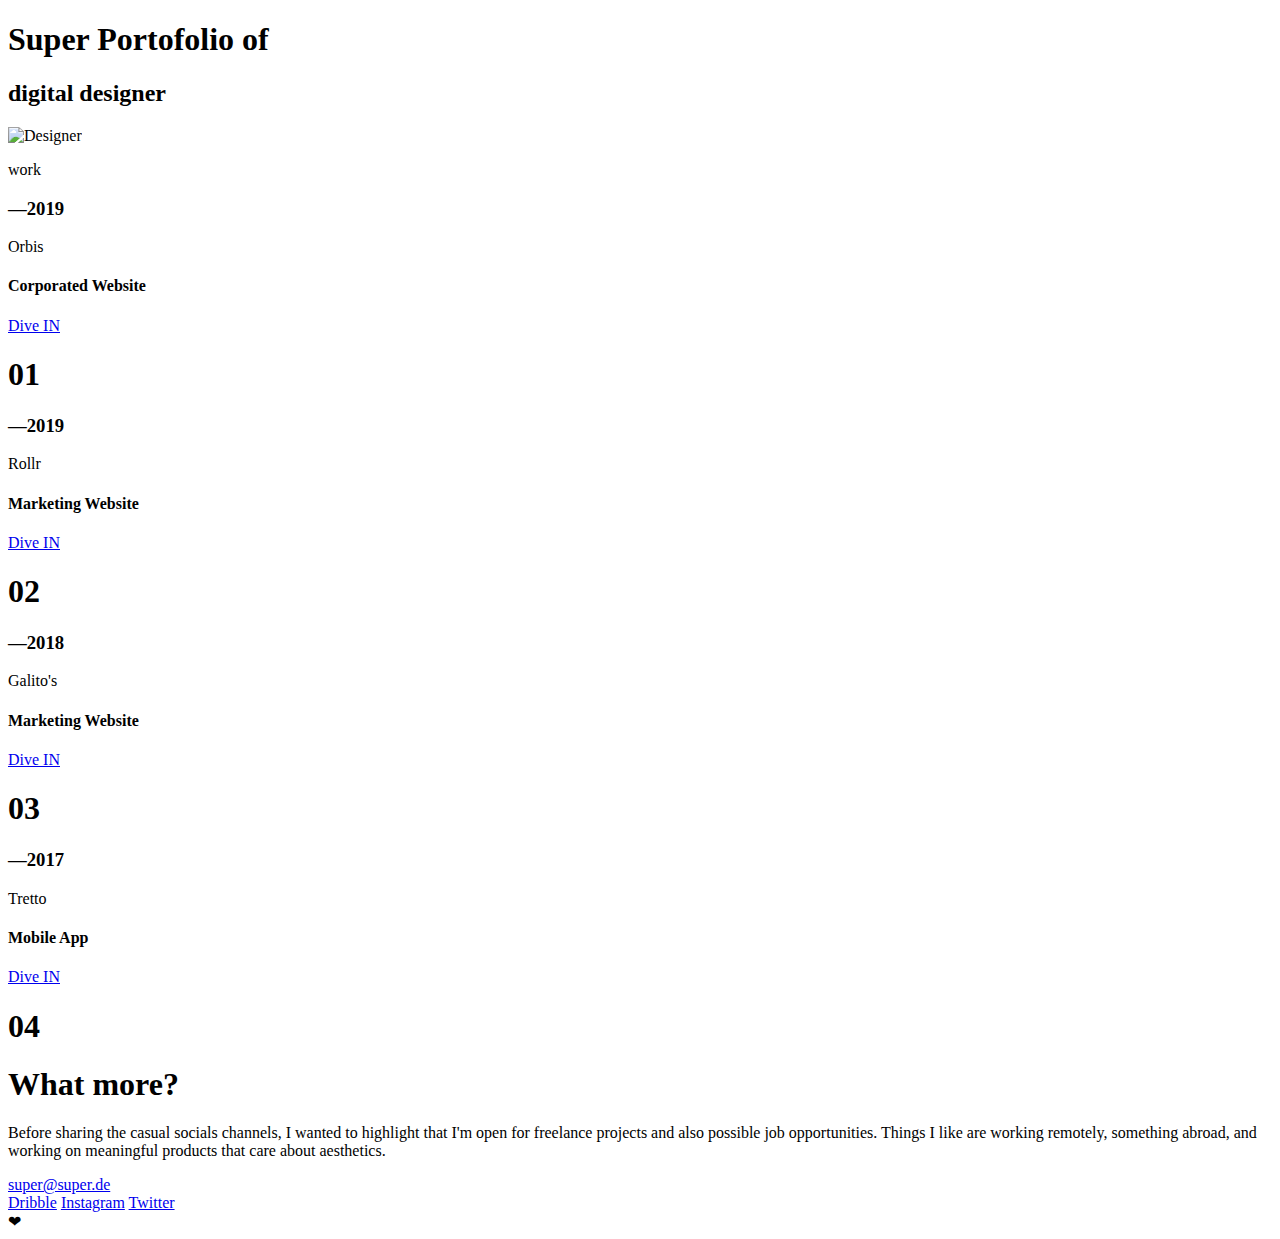
==== index.html @ a5d06f94 "test" ====
<!DOCTYPE html>
<html lang="en">

<head>
    <meta charset="UTF-8">
    <meta http-equiv="X-UA-Compatible" content="IE=edge">
    <meta name="viewport" content="width=device-width, initial-scale=1.0">
    <title>Super Portfolio</title>
    <link rel="stylesheet" href="./css/style.css">
</head>

<body>

    <!--Header-->

    <header>

        <h1>Super Portofolio of </h1>

        <h2>digital designer</h2>

        <img src="./img/portfolio1.jpeg" alt="Designer">

        <p>work</p>
    </header>

    <main>
        <!--Orbis Website-->

        <article>

            <h3>—2019</h3>

            <div>Orbis</div>

            <h4>Corporated Website</h4>

            <a href="#">Dive IN</a>

            <h1>01</h1>

        </article>

        <!--Rollr-->

        <article>

            <h3>—2019</h3>

            <div>Rollr</div>

            <h4>Marketing Website</h4>

            <a href="#">Dive IN</a>

            <h1>02</h1>

        </article>

        <!--Galitos-->

        <article>

            <h3>—2018</h3>

            <div>Galito's</div>

            <h4>Marketing Website</h4>

            <a href="#">Dive IN</a>

            <h1>03</h1>

        </article>

        <!--Tretto-->

        <article>

            <h3>—2017</h3>

            <div>Tretto</div>

            <h4>Mobile App</h4>

            <a href="#">Dive IN</a>

            <h1>04</h1>

        </article>

        <aside>

            <h1>What more?</h1>

            <p>Before sharing the casual socials channels, I wanted to highlight that I'm open for freelance projects
                and also possible job opportunities. Things I like are working remotely, something abroad, and working
                on meaningful products that care about aesthetics.
            </p>

            <a href="#">super@super.de</a>

        </aside>

        <!--Footer-->

        <footer>

            <a href="#">Dribble</a>

            <a href="#">Instagram</a>

            <a href="#">Twitter</a>

            <div>❤</div>


        </footer>



    </main>


</body>

</html>
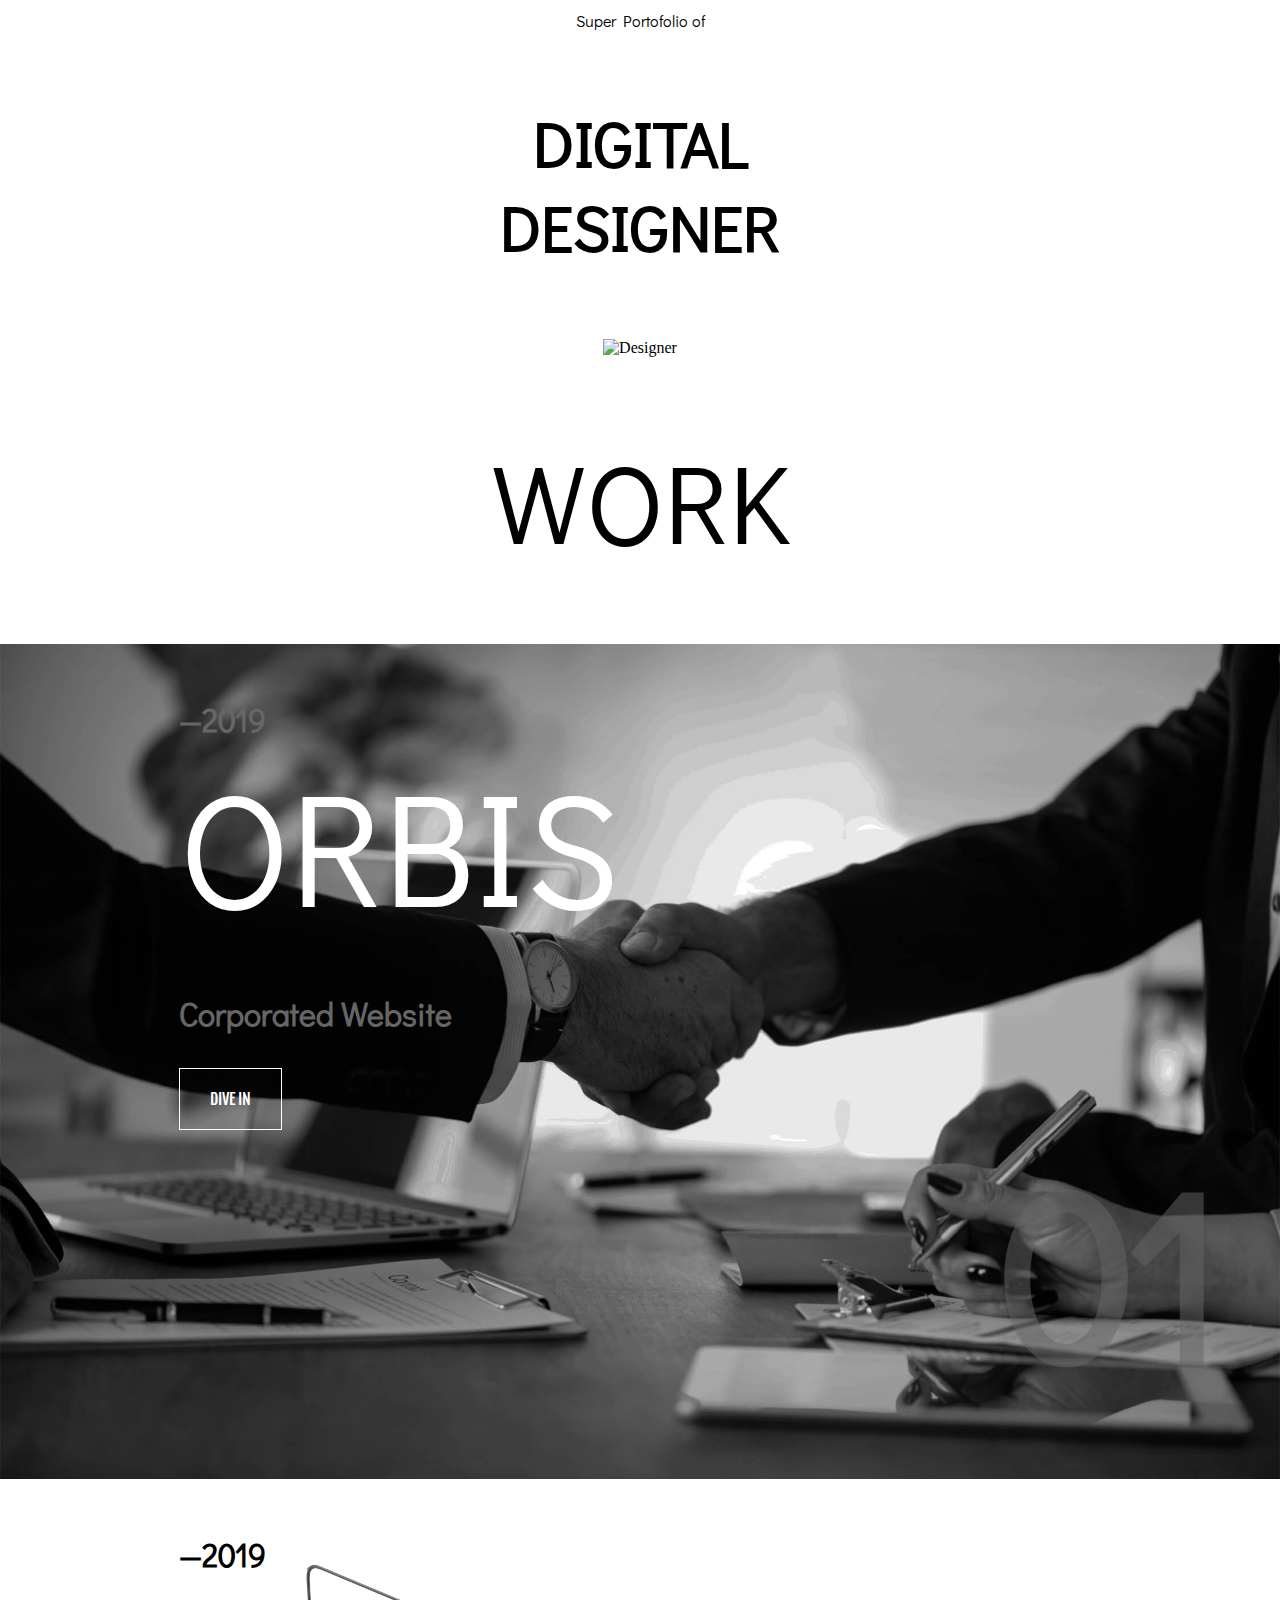
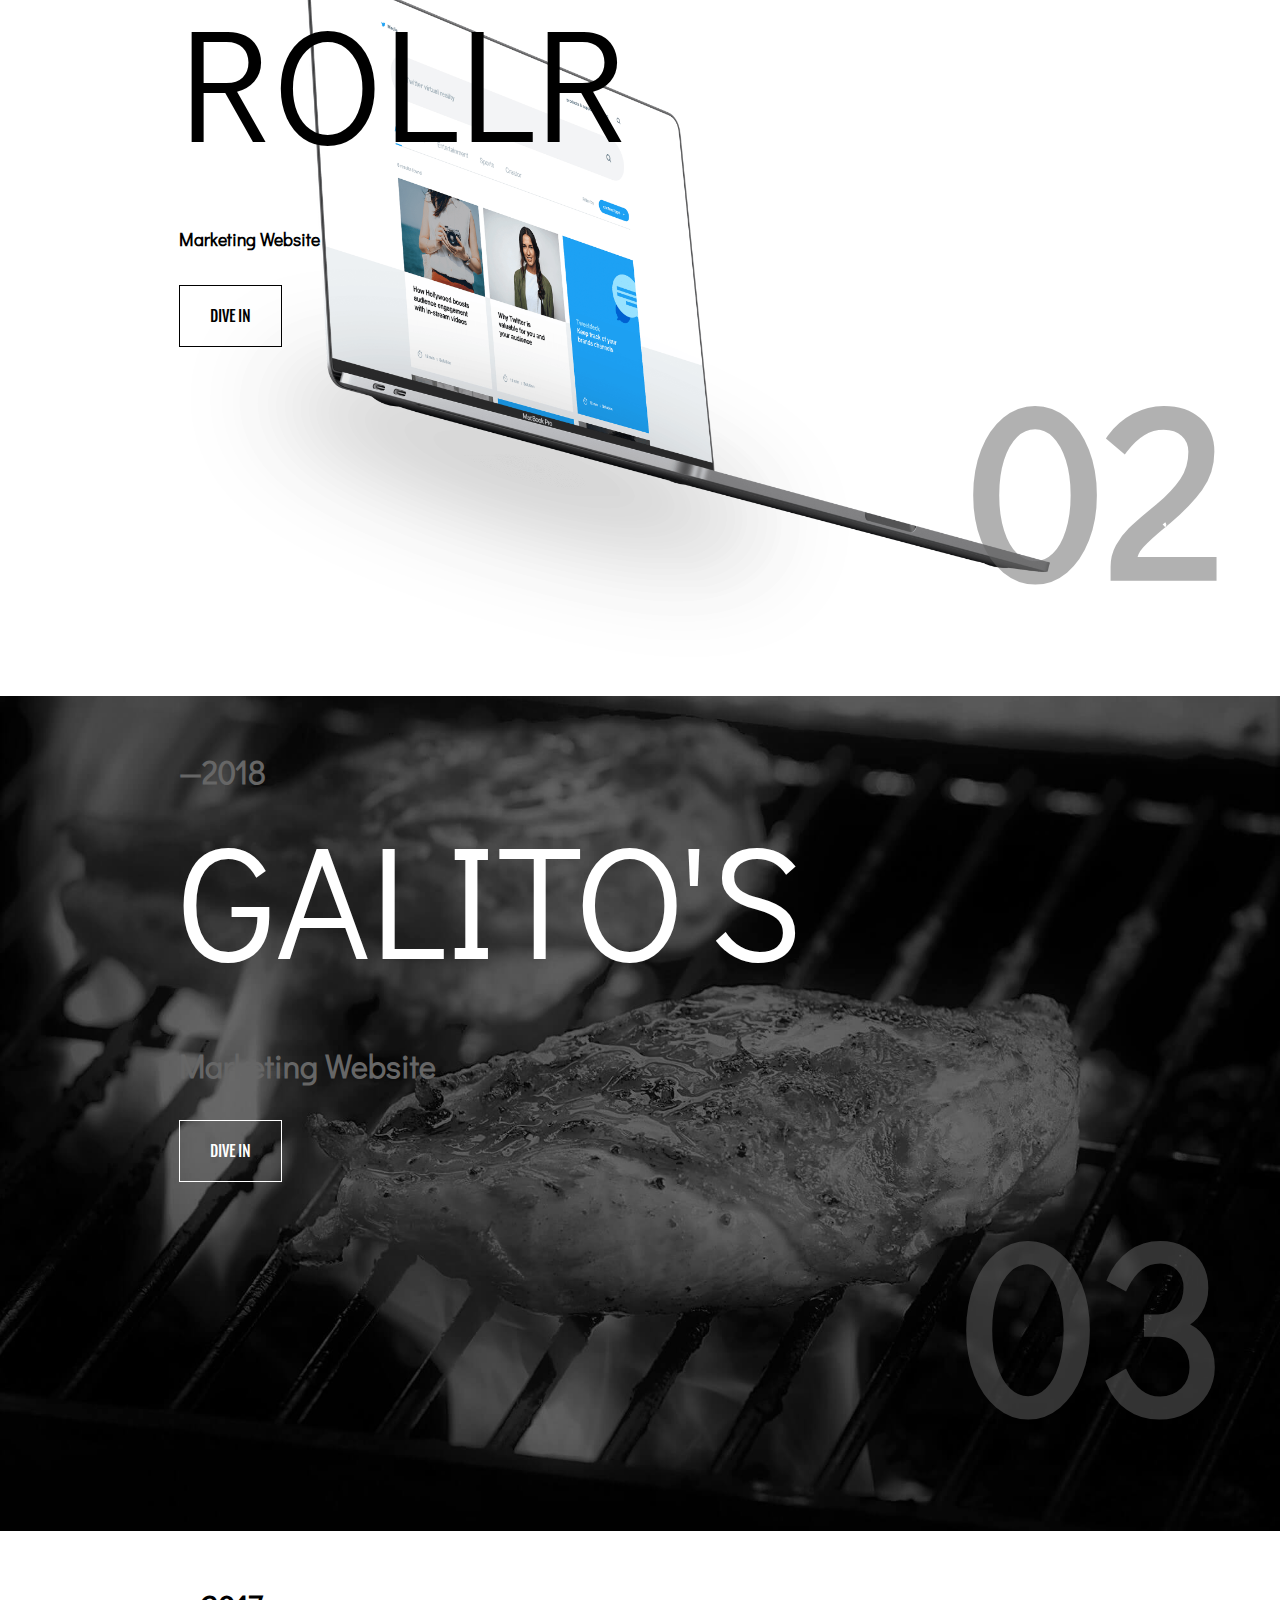
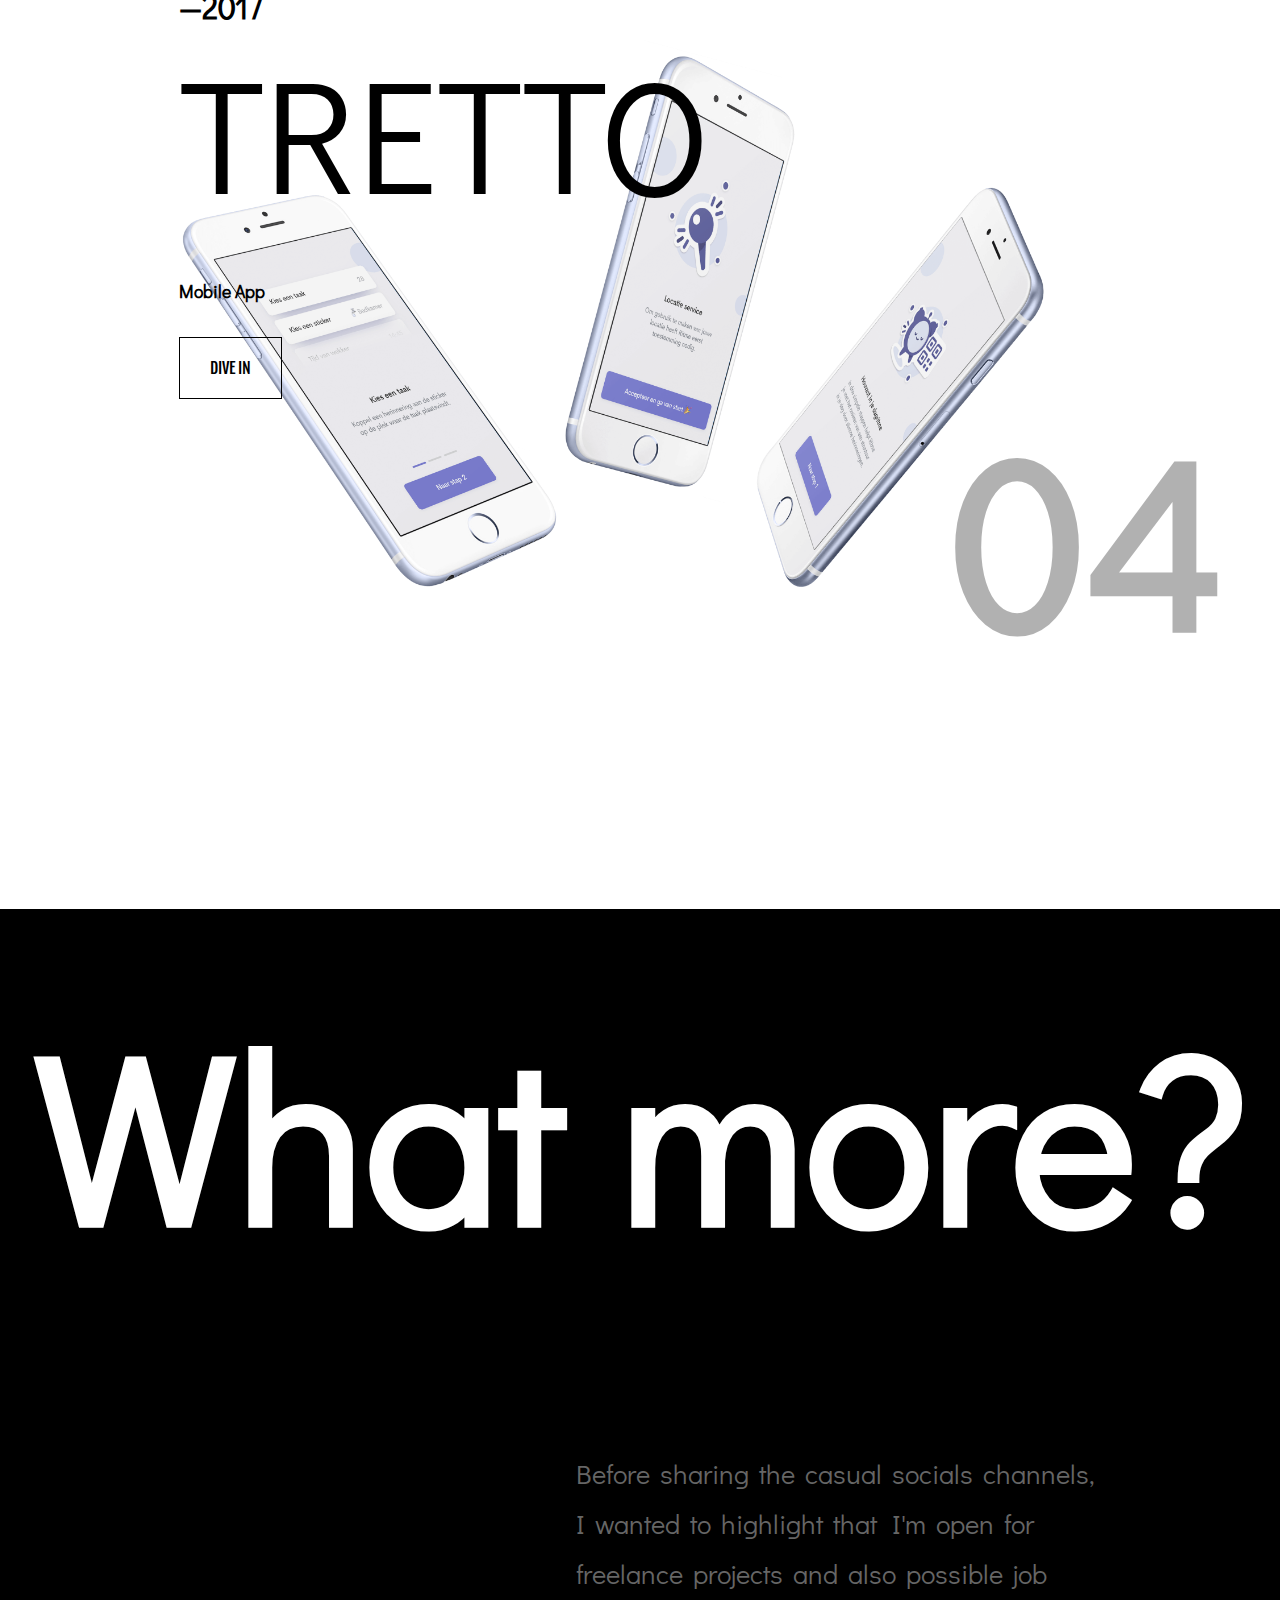
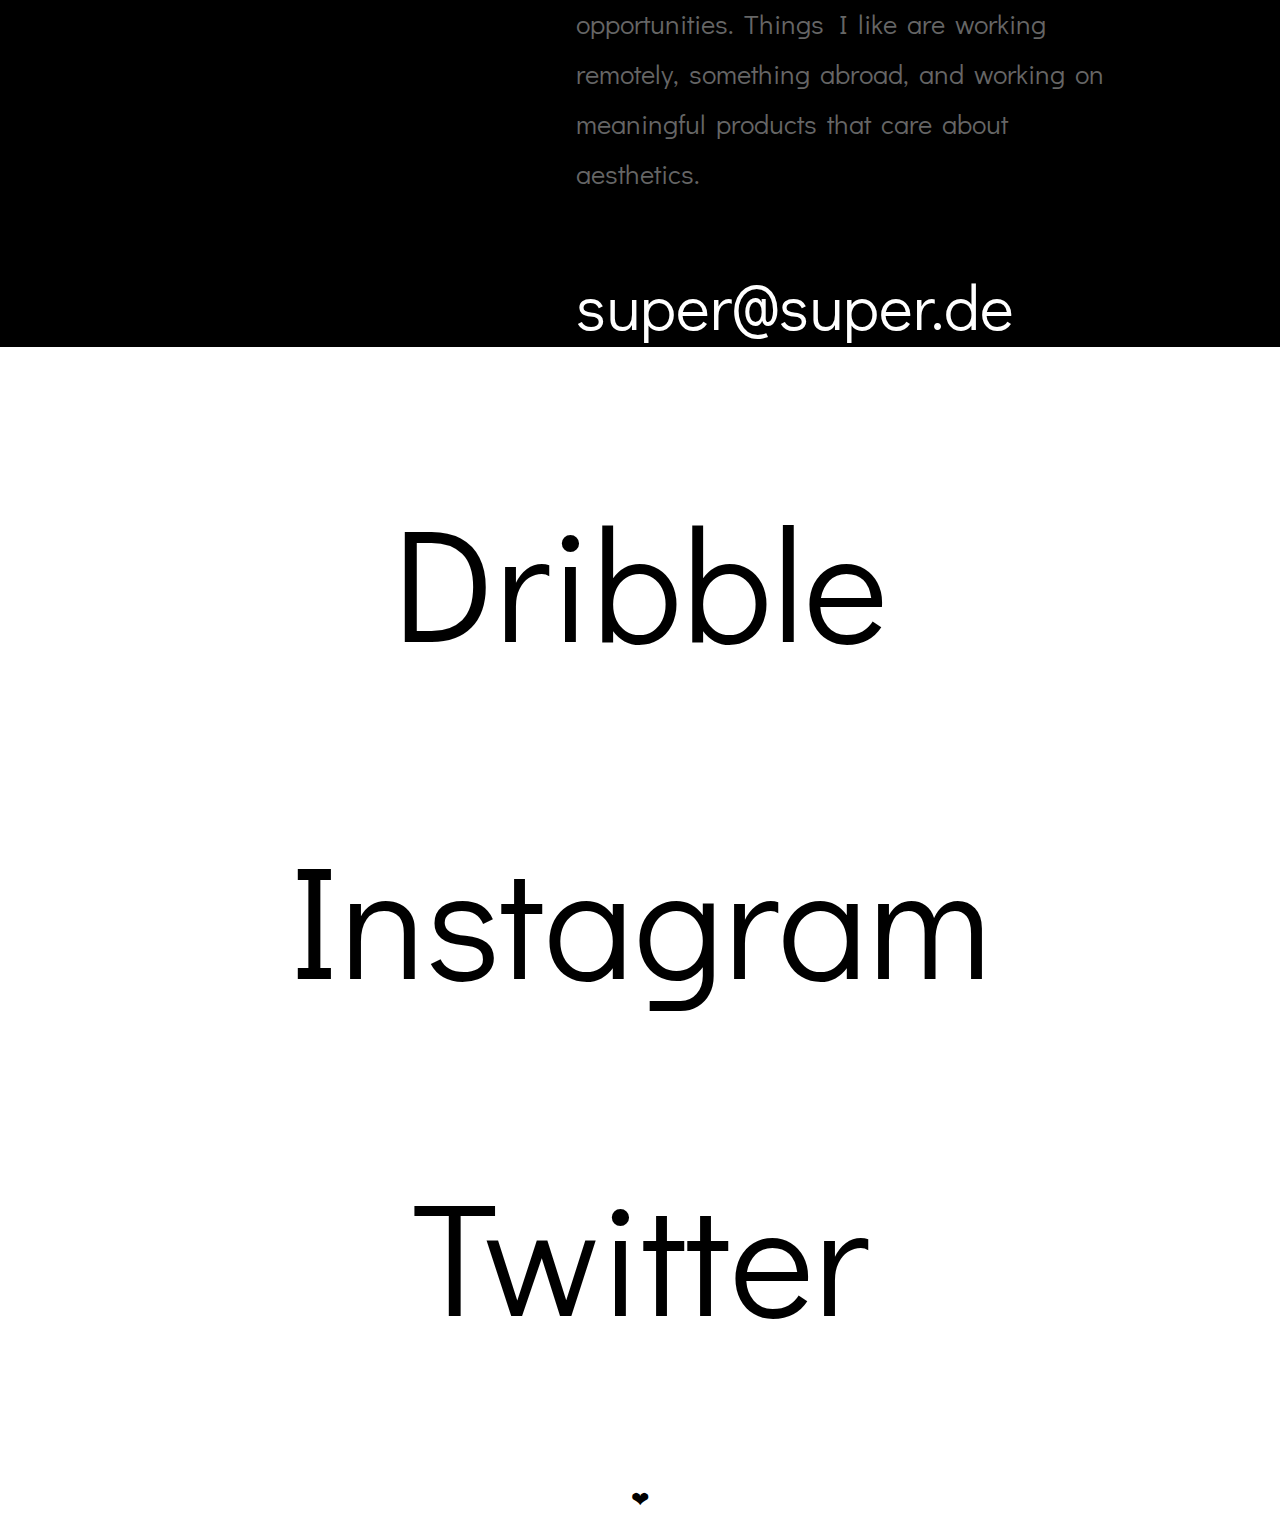
==== commit 64379f94: "bob" ====
--- a/index.html
+++ b/index.html
@@ -6,8 +6,7 @@
     <meta http-equiv="X-UA-Compatible" content="IE=edge">
     <meta name="viewport" content="width=device-width, initial-scale=1.0">
     <title>Super Portfolio</title>
-    <link rel="stylesheet" href="./css/style.css">
-</head>
+    <link rel="stylesheet" href="./assets/css/style.css">
 
 <body>
 
--- a/assets/css/style.css
+++ b/assets/css/style.css
@@ -0,0 +1,267 @@
+@import url('https://fonts.googleapis.com/css2?family=Didact+Gothic&family=Fjalla+One&family=Work+Sans:ital@1&display=swap');
+/*font-family: 'Didact Gothic', sans-serif;
+font-family: 'Fjalla One', sans-serif;
+font-family: 'Work Sans', sans-serif;*/
+
+/*Body*/
+
+body {
+    
+    margin: 0;
+    padding: 0;
+}
+
+/*Header*/
+
+header {
+    
+    text-align: center;
+}
+
+header h1 {
+    
+    font-size: 1.0rem;
+    font-weight: 100;
+    width: 300px;
+    margin: 10px auto;
+    font-family: 'Didact Gothic', sans-serif;
+}
+
+header h2 {
+    
+    font-size: 4rem;
+    width: 300px;
+    margin: 70px auto;
+    text-transform: uppercase;
+    font-family: 'Didact Gothic', sans-serif;
+}
+
+header p {
+    
+    font-size: 7rem;
+    margin: 70px auto;
+    text-transform: uppercase;
+    font-weight: 100;
+    font-family: 'Didact Gothic', sans-serif;
+}
+
+/*Backg.Images*/
+
+main article:first-of-type {
+    
+    background: url(../img/portfolio2.jpg) center / cover;
+    padding-left: 14%;
+    
+}
+
+main article:nth-of-type(2) {
+    
+    background: url(../img/portfolio3.png) center / cover;
+    padding-left: 14%;
+    background-size: cover;
+}
+
+main article:nth-of-type(3) {
+    
+    background:url(../img/portfolio4.jpg) center / cover;
+    padding-left: 14%;
+    
+}
+
+main article:last-of-type {
+   
+    background: url(../img/portfolio5.png) center / cover;
+    padding-left: 14%;
+}
+/* Main Styling */
+
+main article h3 {
+    
+    padding-top: 5%;
+    font-size: 2rem;
+    margin: 0;
+    font-family: 'Didact Gothic', sans-serif;
+}
+
+main article:nth-child(even) h3 {
+    
+    color: #000;
+}
+
+main article:nth-child(odd) h3 {
+    
+    color:#666;
+}
+
+main article div {
+    
+    font-size: 10rem;
+    text-transform: uppercase;
+    padding-bottom: 4%;
+    font-family: 'Didact Gothic', sans-serif;
+}
+
+main article:nth-child(odd) div {
+    
+    color: white;
+}
+
+main article:nth-child(even) div {
+    
+    color: #000;
+}
+
+main article h4 {
+    
+    font-family: 'Didact Gothic', sans-serif;
+    font-size: 1.1rem;
+}
+
+main article:nth-child(odd) h4 {
+   
+    color: #666;
+    margin: 0;
+    padding-bottom: 5%;
+    font-size: 2rem;
+}
+
+main article:nth-child(even) h4 {
+    color: #000;
+    margin:0;
+    padding-bottom: 5%;
+}
+
+main article:nth-child(odd) a {
+    
+    color: white;
+    border: 1px solid white;
+    text-transform: uppercase;
+    font-size: 1rem;
+    font-family: "Fjalla One", sans-serif;
+    padding: 20px 30px;
+    text-align: center;
+    text-decoration: none;
+}
+
+main article:nth-child(even) a {
+    
+    color:#000;
+    border: 1px solid #000;
+    text-transform: uppercase;
+    font-size: 1rem;
+    padding: 20px 30px;
+    text-align: center;
+    text-decoration: none;
+    font-family: "Fjalla One", sans-serif;
+}
+  
+  main article h1 {
+   
+    font-size: 15rem;
+    text-align: right;
+    margin: 0;
+    color: #666;
+    padding-bottom: 5%;
+    padding-right: 5%;
+    opacity: 0.5;
+    font-family: 'Didact Gothic', sans-serif;
+}
+
+main article:nth-child(odd) a:hover {
+   
+    background: white;
+    color: black;
+}
+main article:nth-child(odd) a:hover + h1 {
+    
+    color: white;
+}
+
+main article:nth-child(even) a:hover {
+   
+    background:#000;
+    color: white;
+}
+main article:nth-child(even) a:hover + h1 {
+    color: black;
+}
+
+/* Aside Styling */
+
+aside {
+    
+    background: #000;
+}
+
+aside h1 {
+    
+    color: white;
+    font-size: 15rem;
+    text-align: center;
+    padding-top: 5%;
+    font-family: "Didact Gothic", sans-serif;
+
+}
+
+aside p {
+   
+    color: #666;
+    font-size: 1.7rem;
+    width: 42%;
+    margin: 5% 45% ;
+    word-spacing: 4px;
+    line-height: 50px;
+    font-family: "Didact Gothic", sans-serif;
+}
+
+aside a {
+   
+    font-size: 4rem;
+    margin-left: 45%;
+    text-decoration: none;
+    color: white;
+    font-weight: 100;
+    font-family: "Didact Gothic", sans-serif;
+}
+
+/* Footer Styling */
+
+footer a {
+    
+    font-size: 10rem;
+    text-align: center;
+    margin: 10% auto;
+    display: block;
+    text-decoration: none;
+    color: #000;
+    font-family: "Didact Gothic", sans-serif;
+}
+
+footer a:hover {
+    
+    text-decoration: underline;
+}
+
+footer div {
+    
+    margin:0 auto;
+    text-align: center;
+    font-size: 1.4rem;
+    animation: heart-pulse 1s infinite ease-out;
+}
+
+@keyframes heart-pulse {
+    0% {
+      transform: scale(0);
+    }
+    50% {
+      transform: scale(1.0);
+    }
+    70% {
+      transform: scale(0.65);
+    }
+    100% {
+      transform: scale(0);
+    }
+  }
+  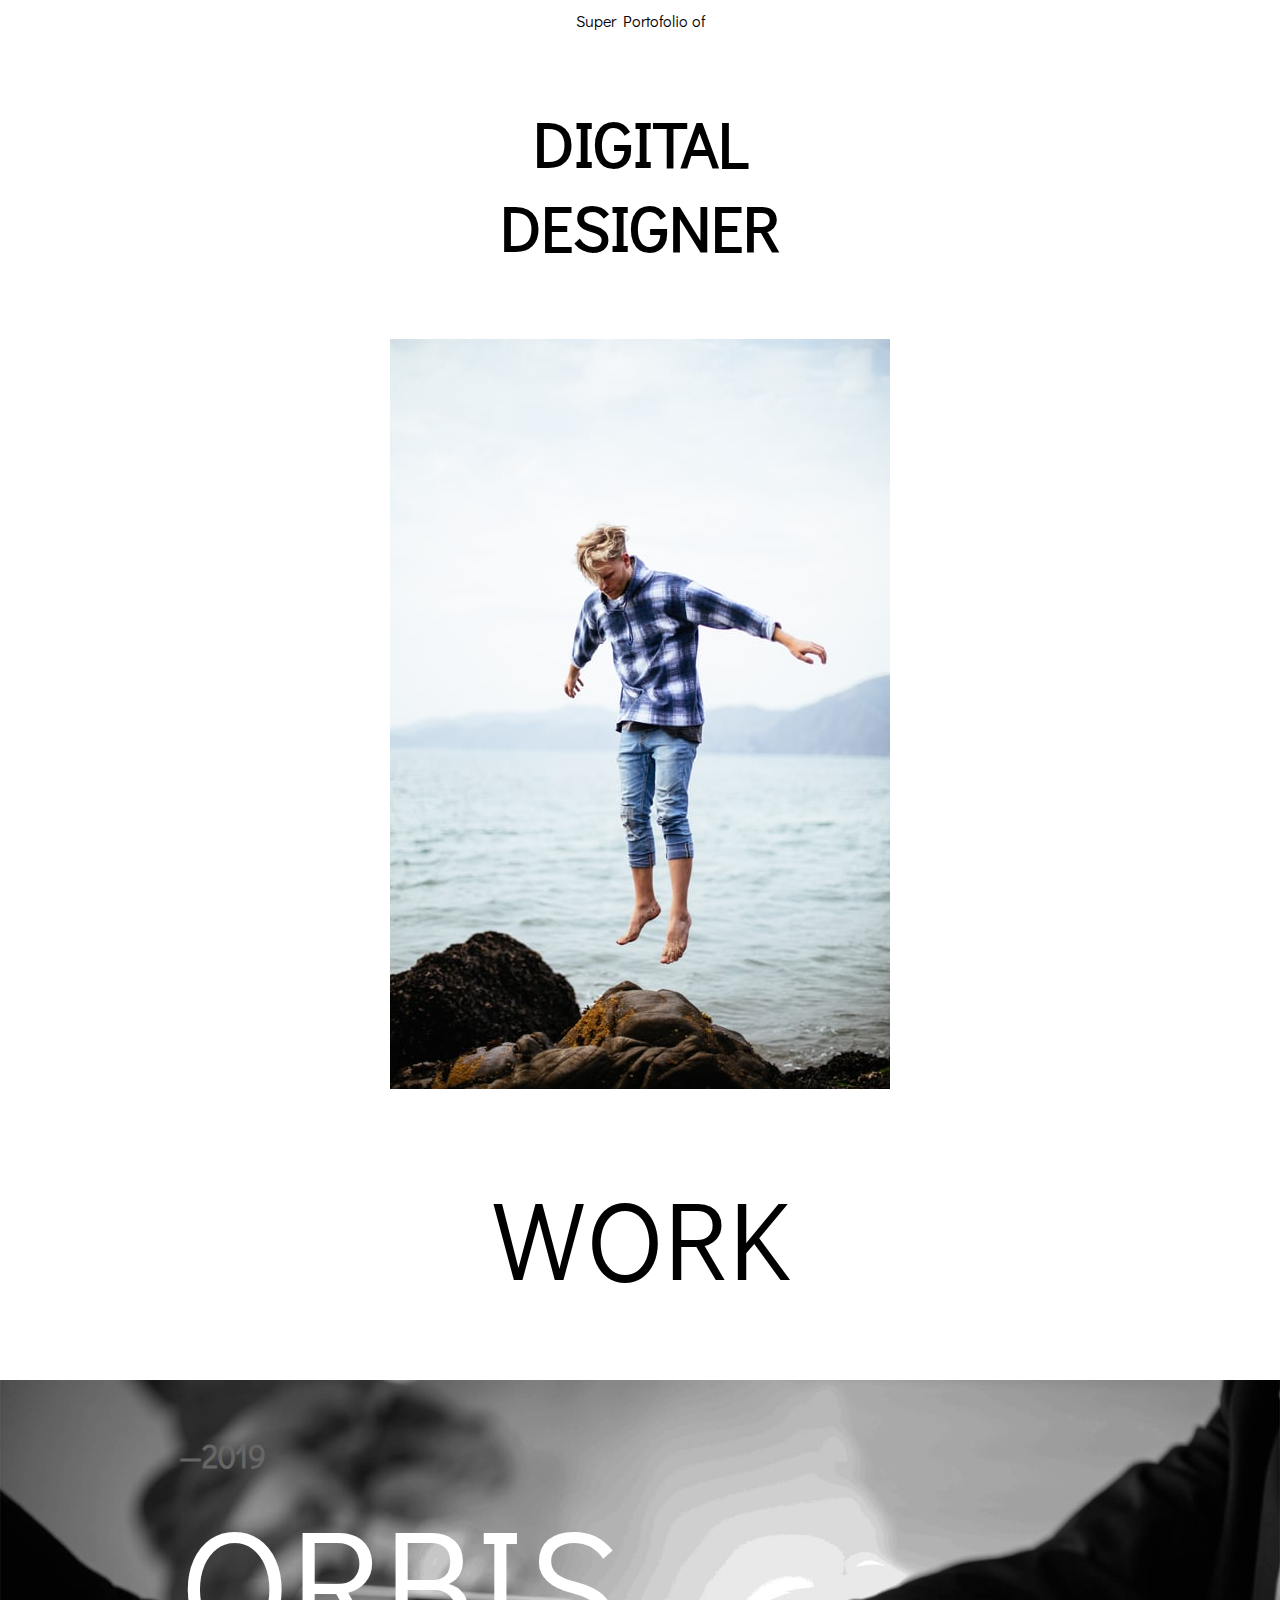
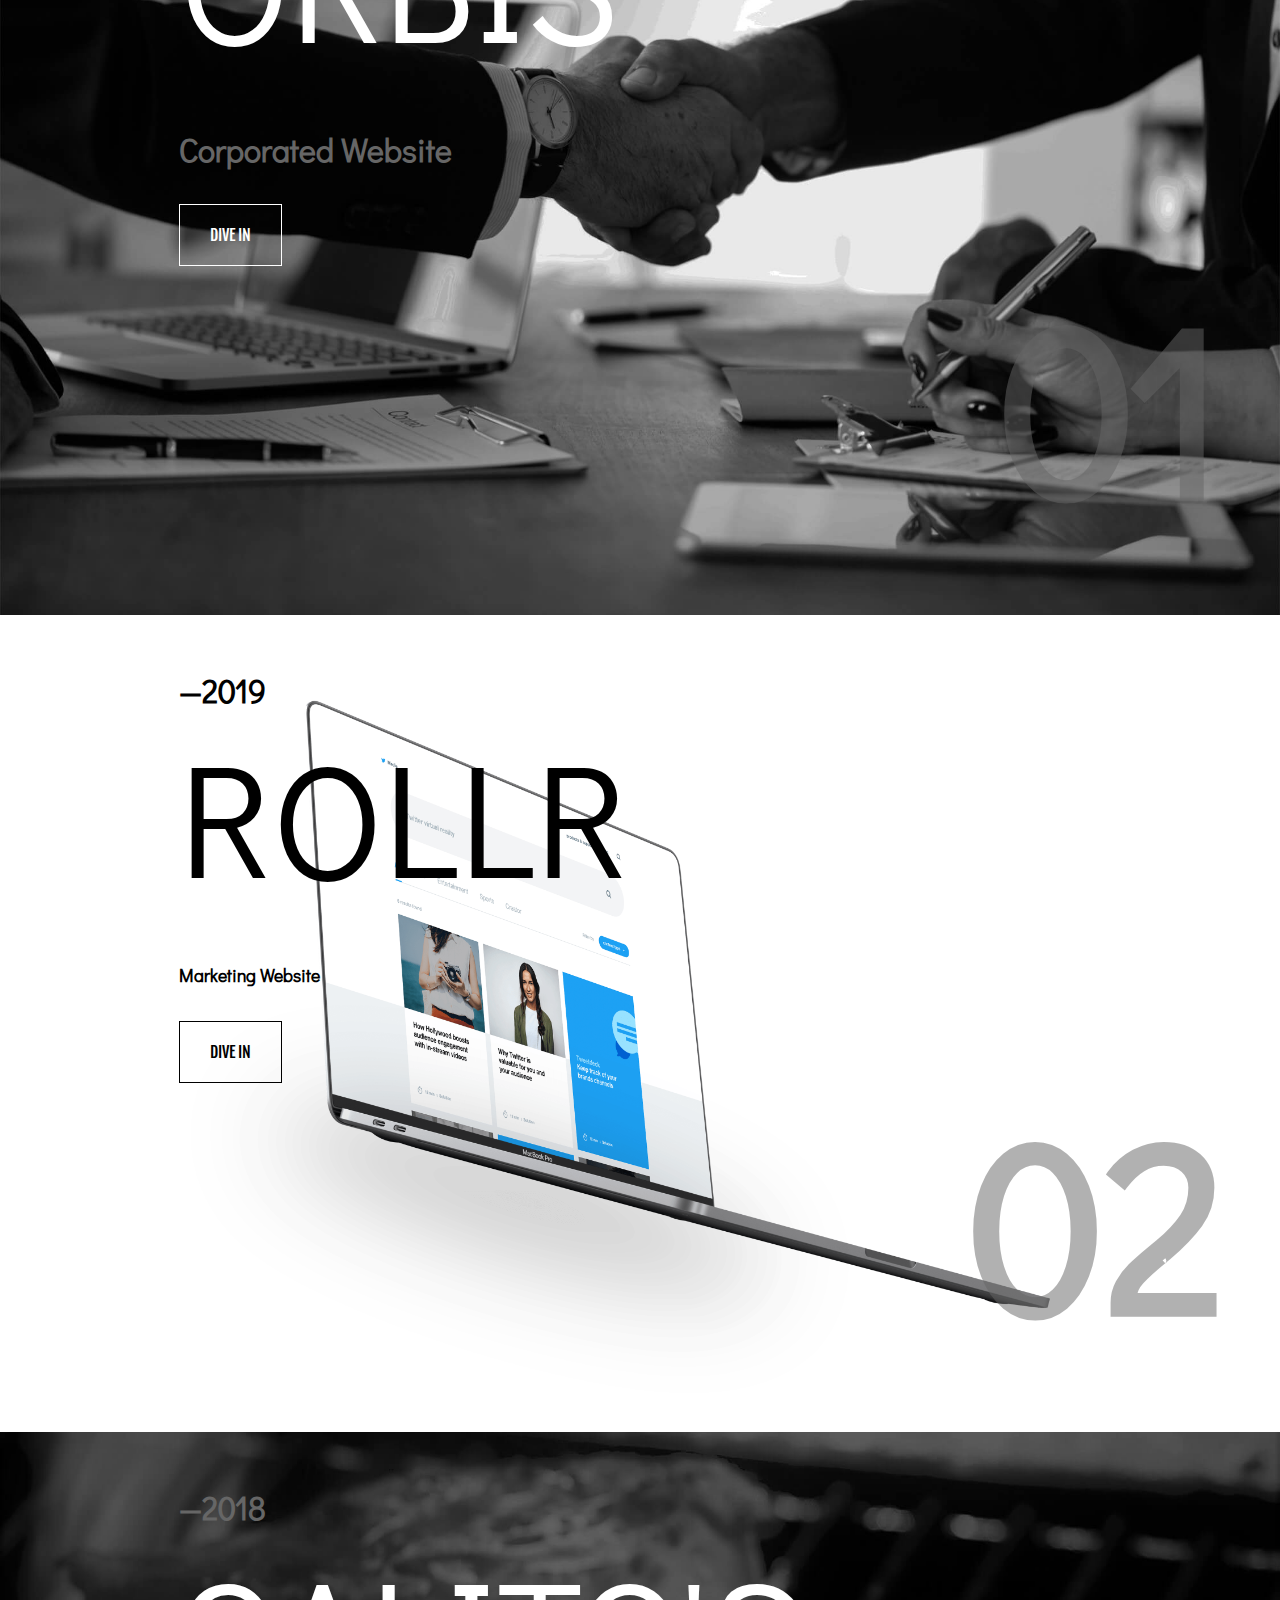
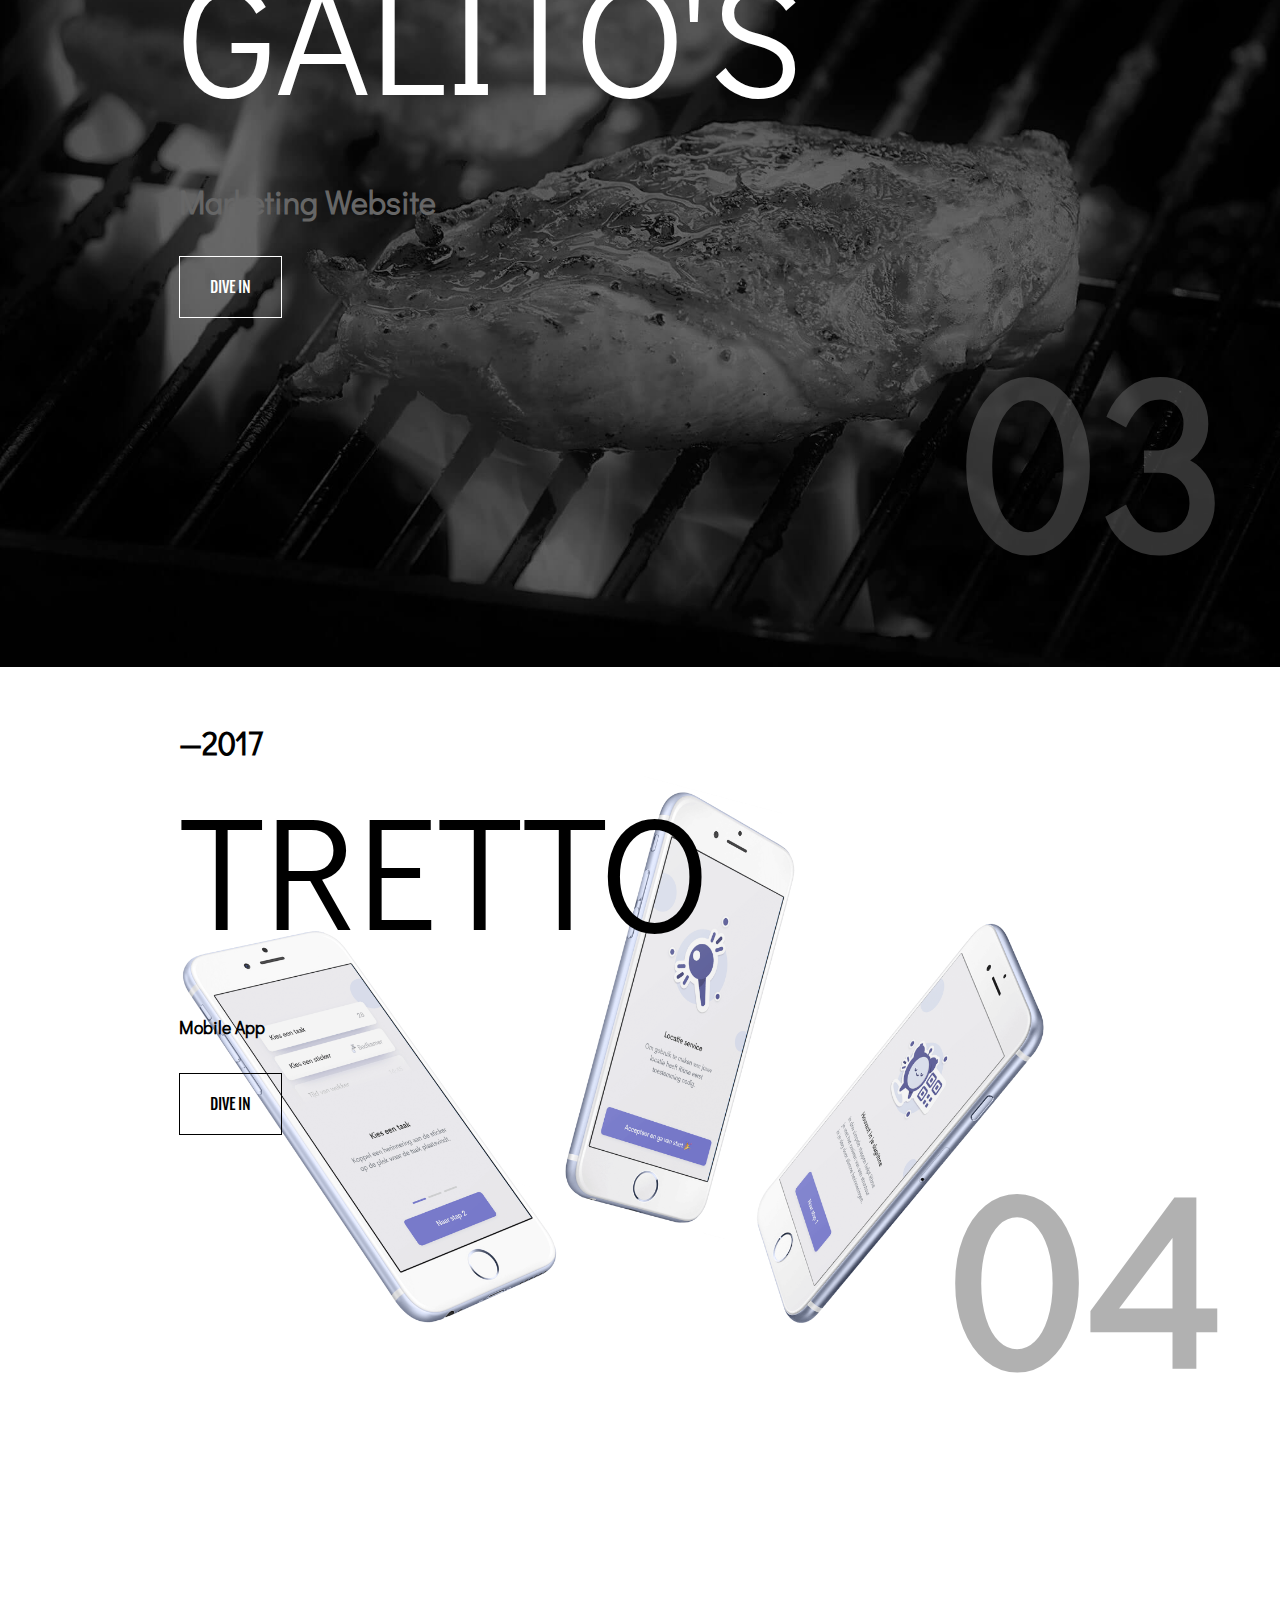
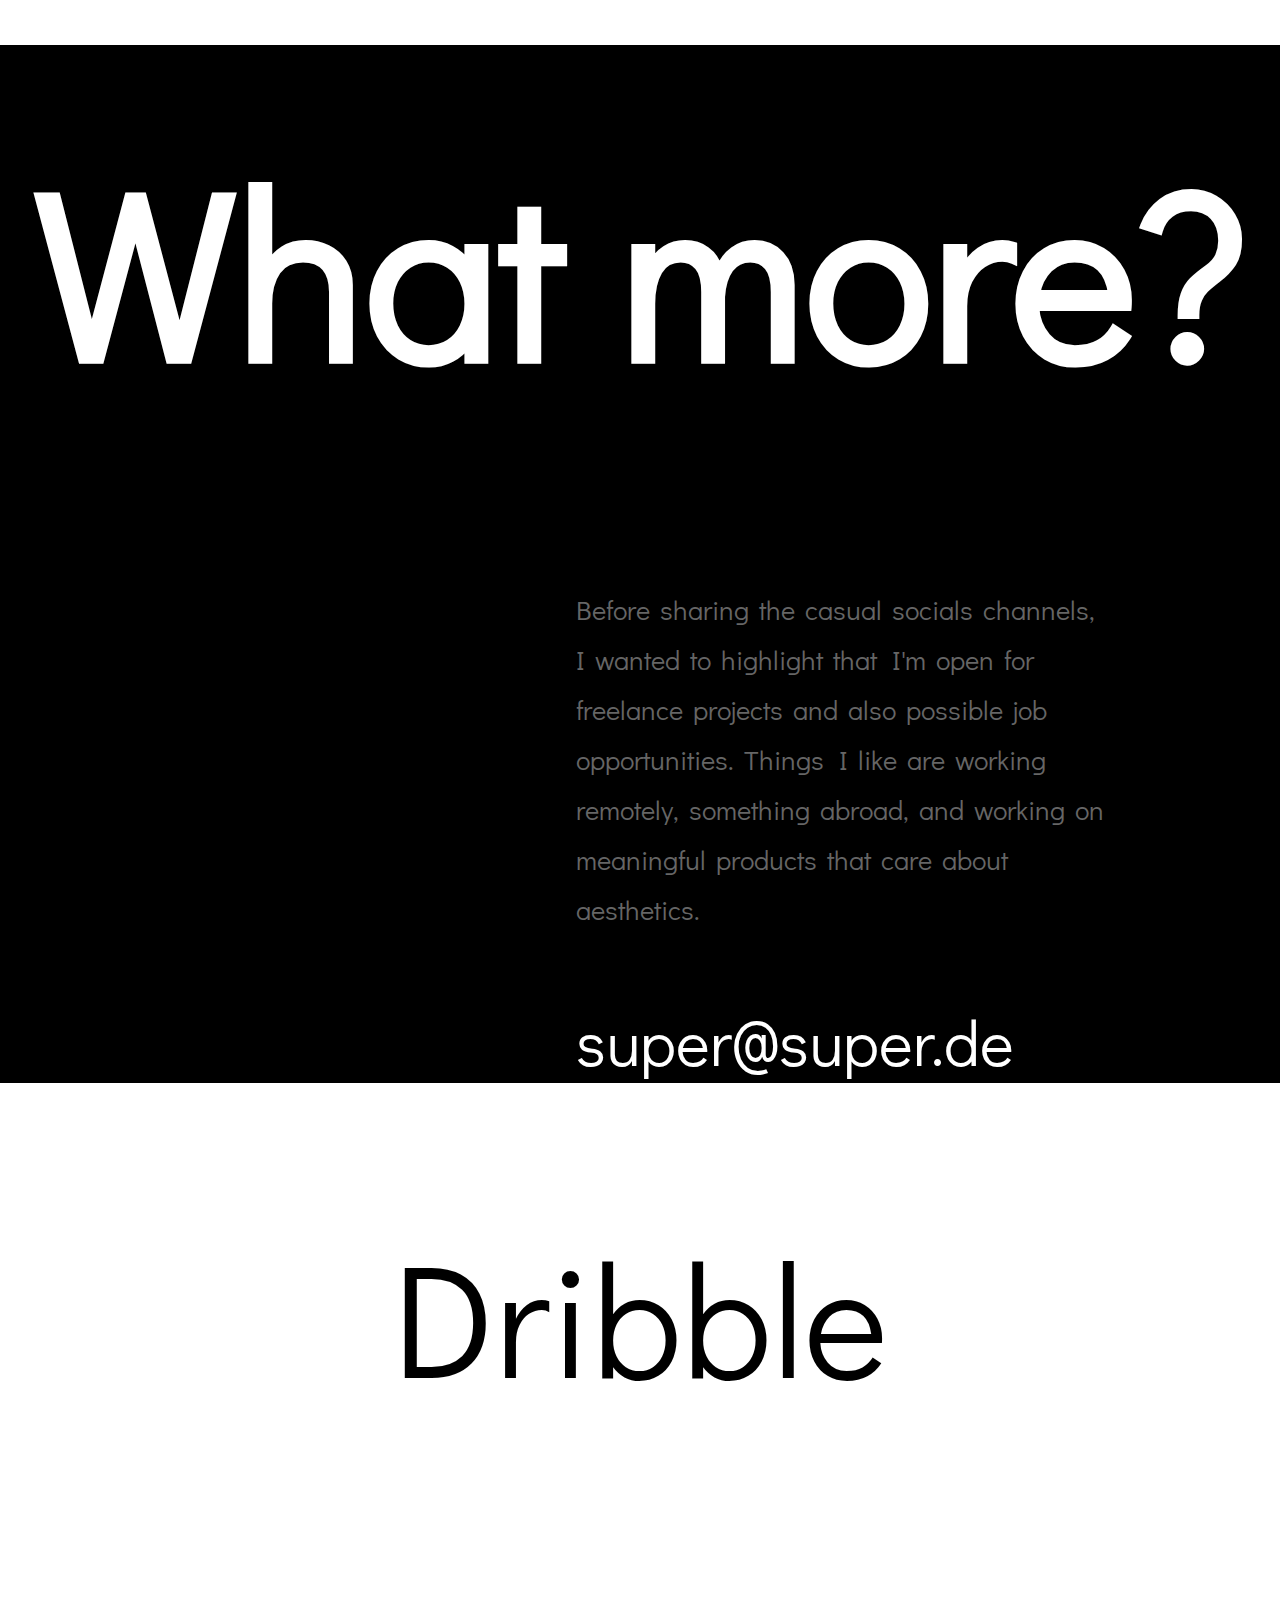
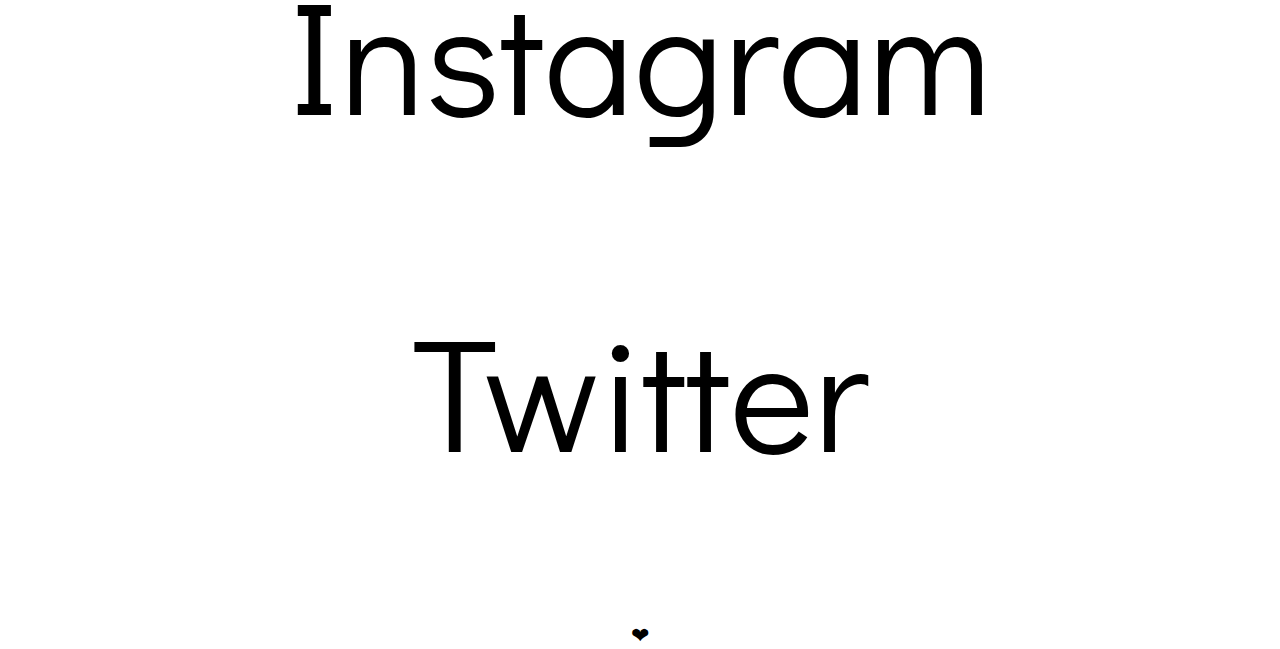
==== commit c230bb0b: "test2" ====
--- a/index.html
+++ b/index.html
@@ -18,7 +18,7 @@
 
         <h2>digital designer</h2>
 
-        <img src="./img/portfolio1.jpeg" alt="Designer">
+        <img src="./assets/img/portfolio1.jpeg" alt="">
 
         <p>work</p>
     </header>
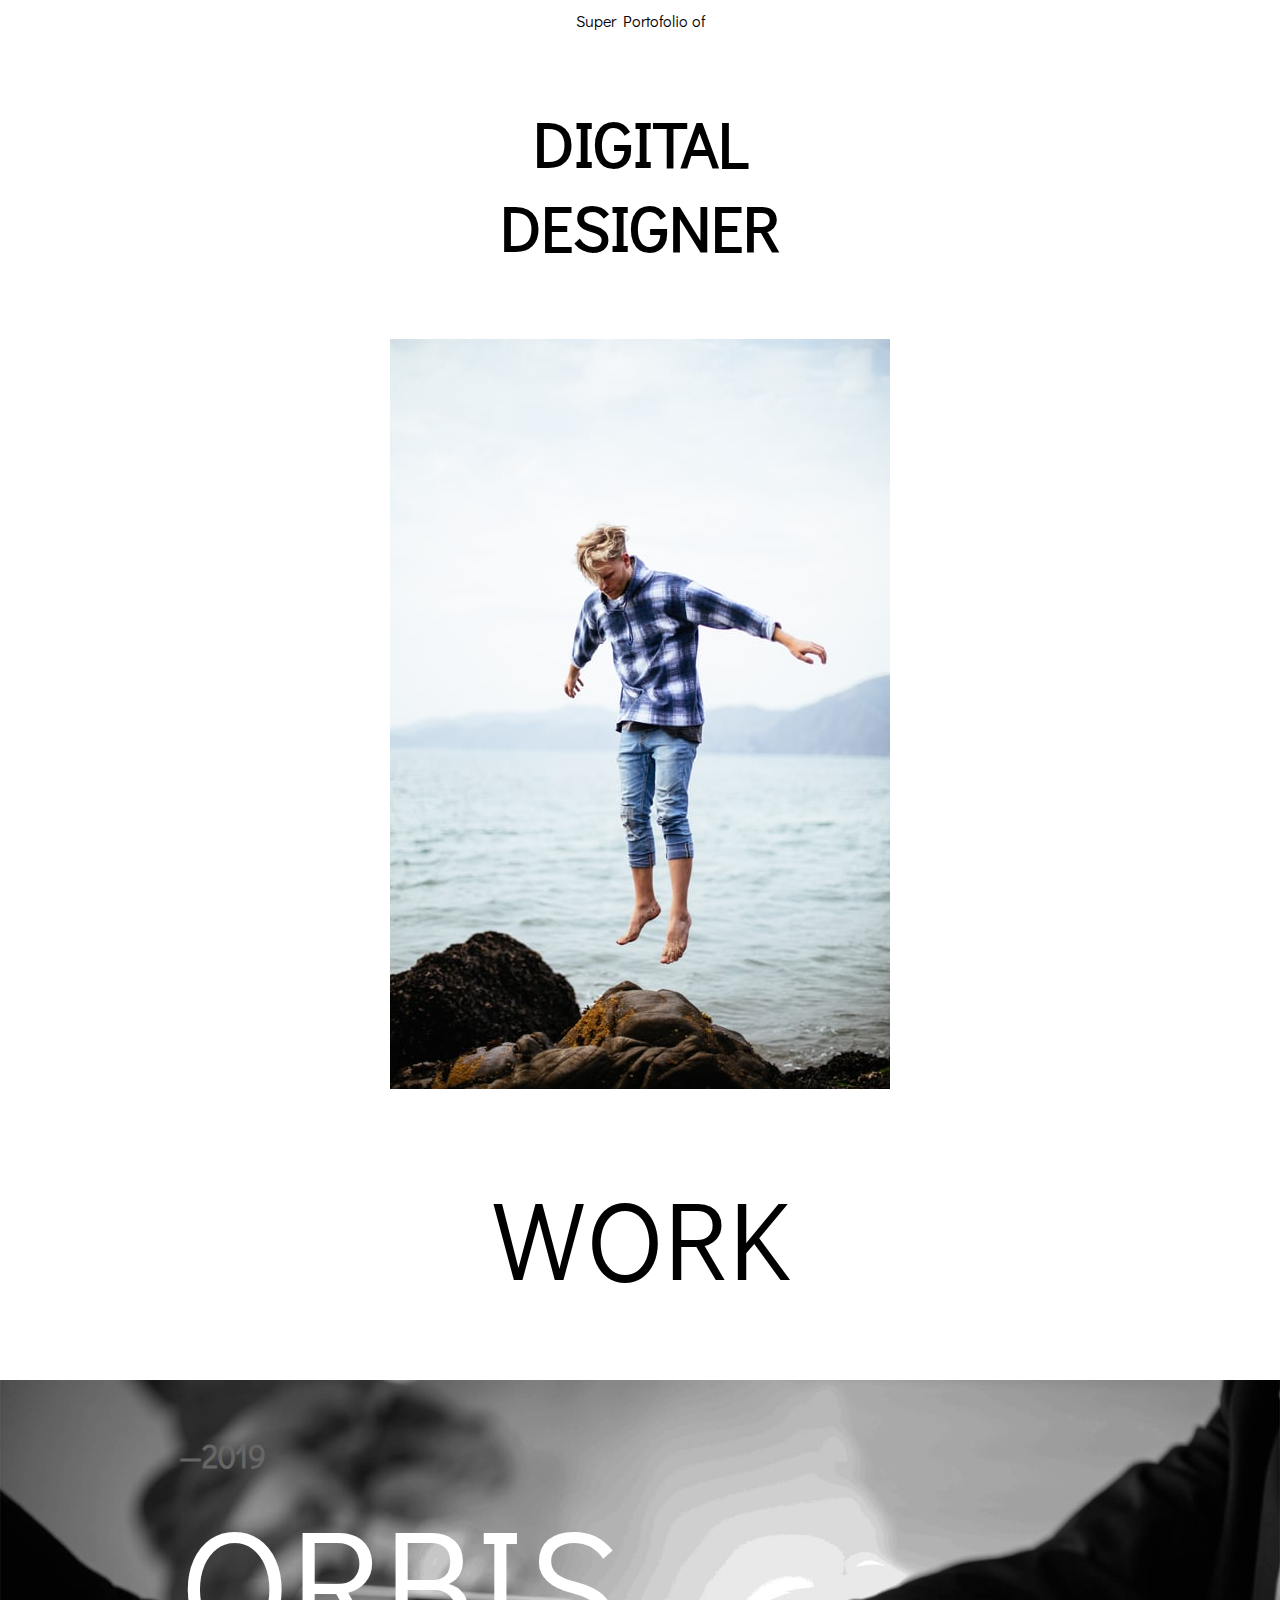
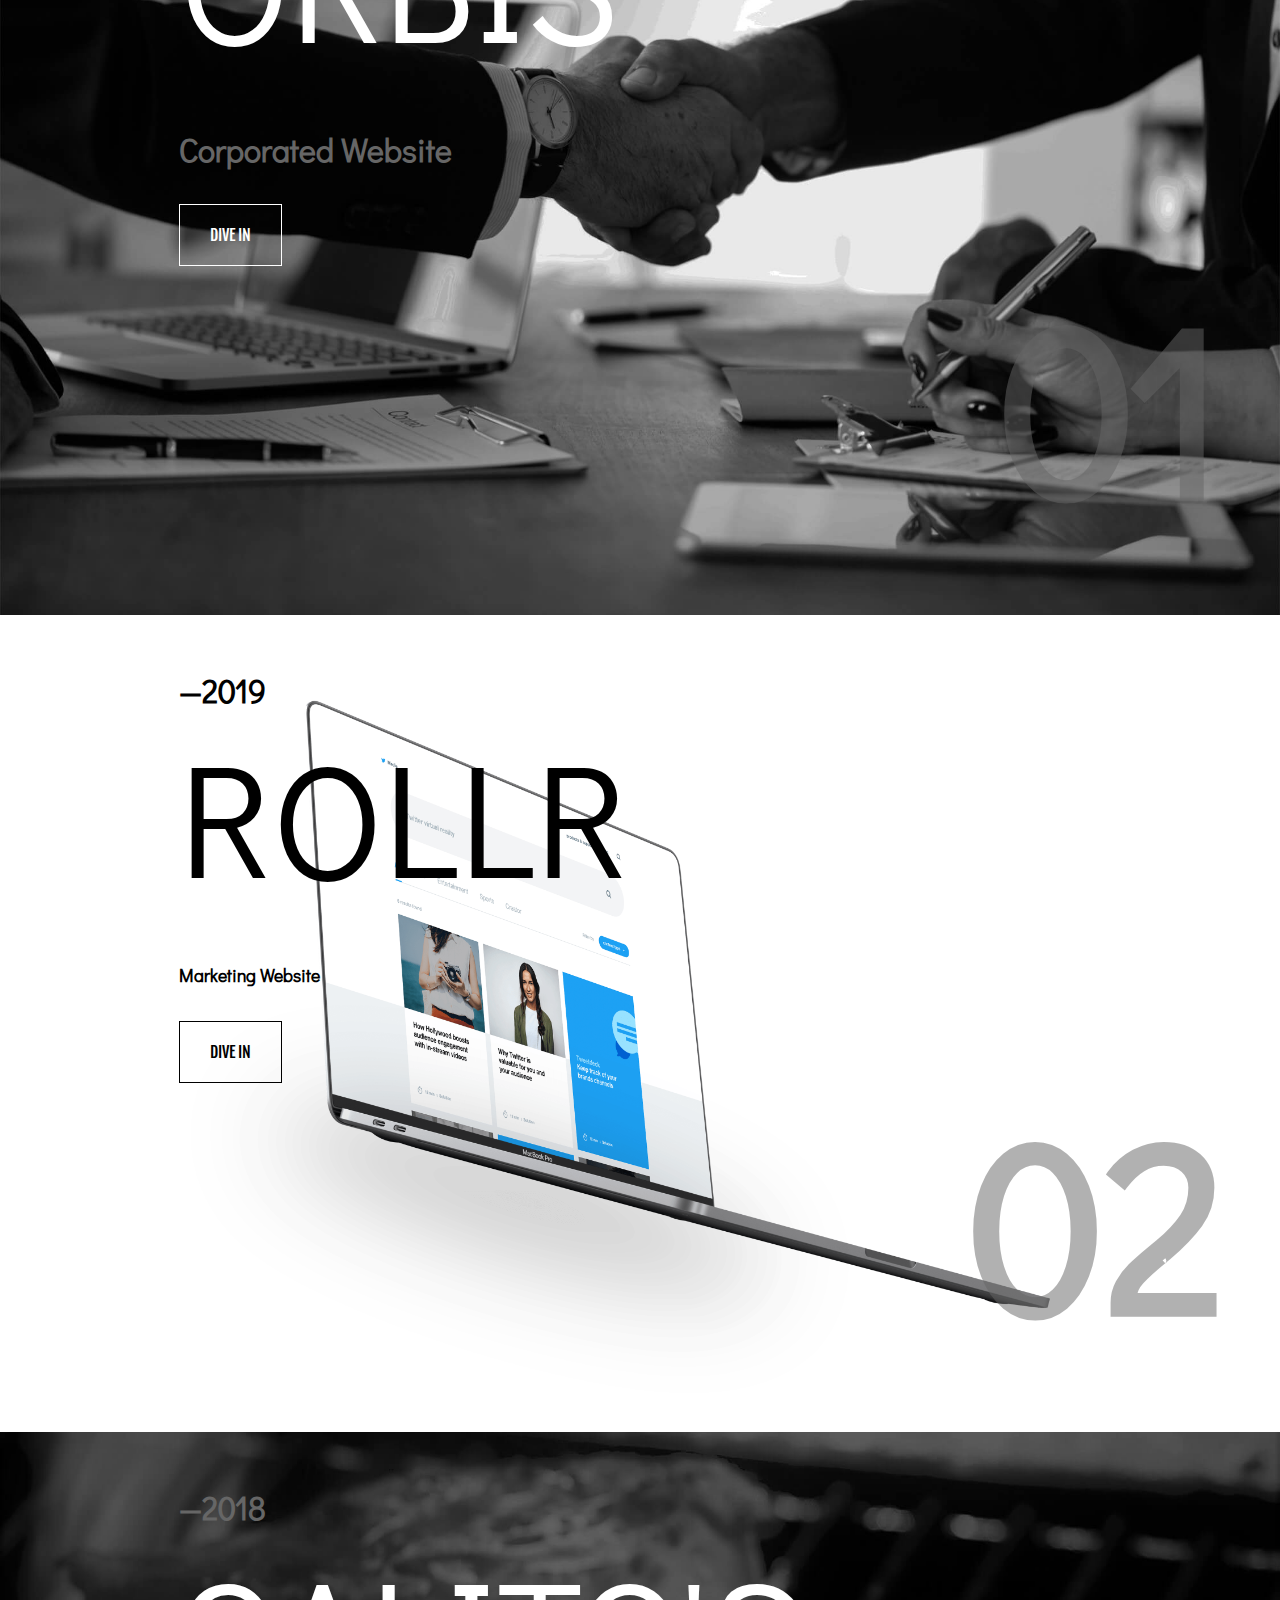
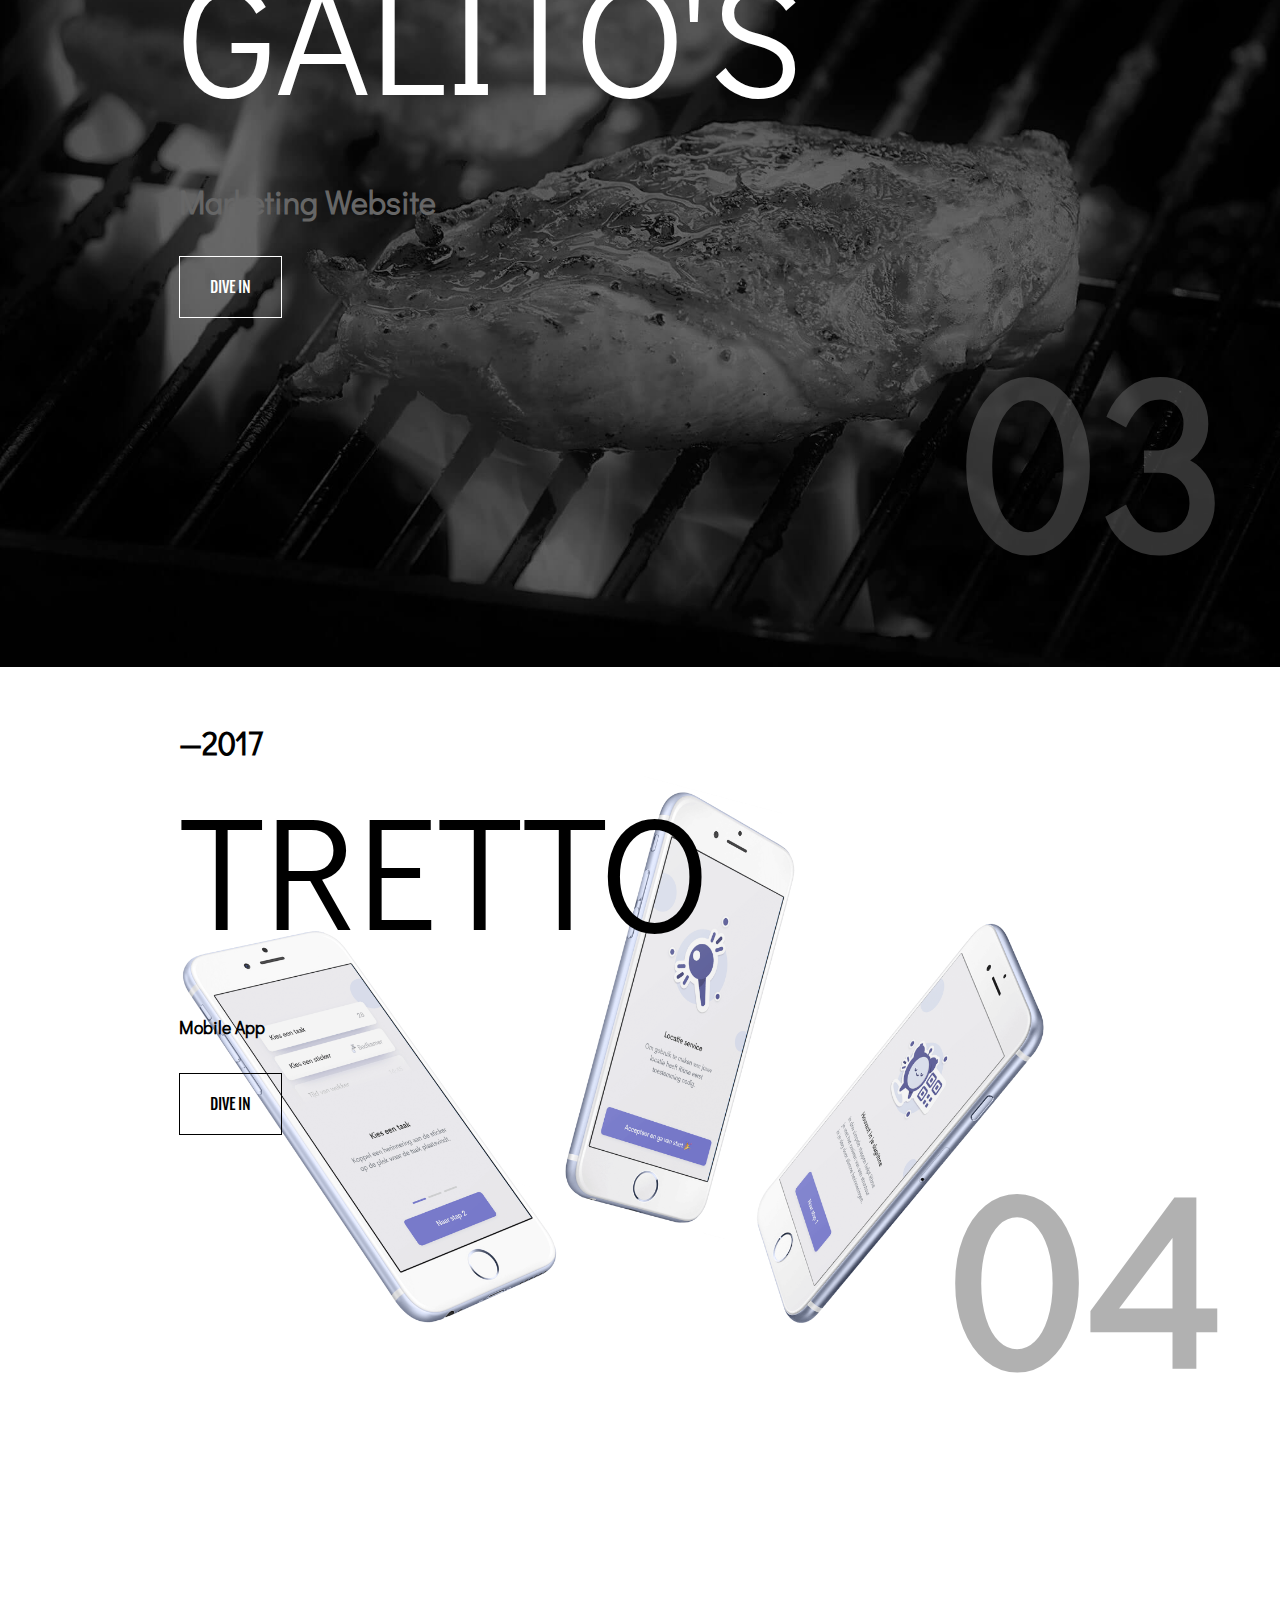
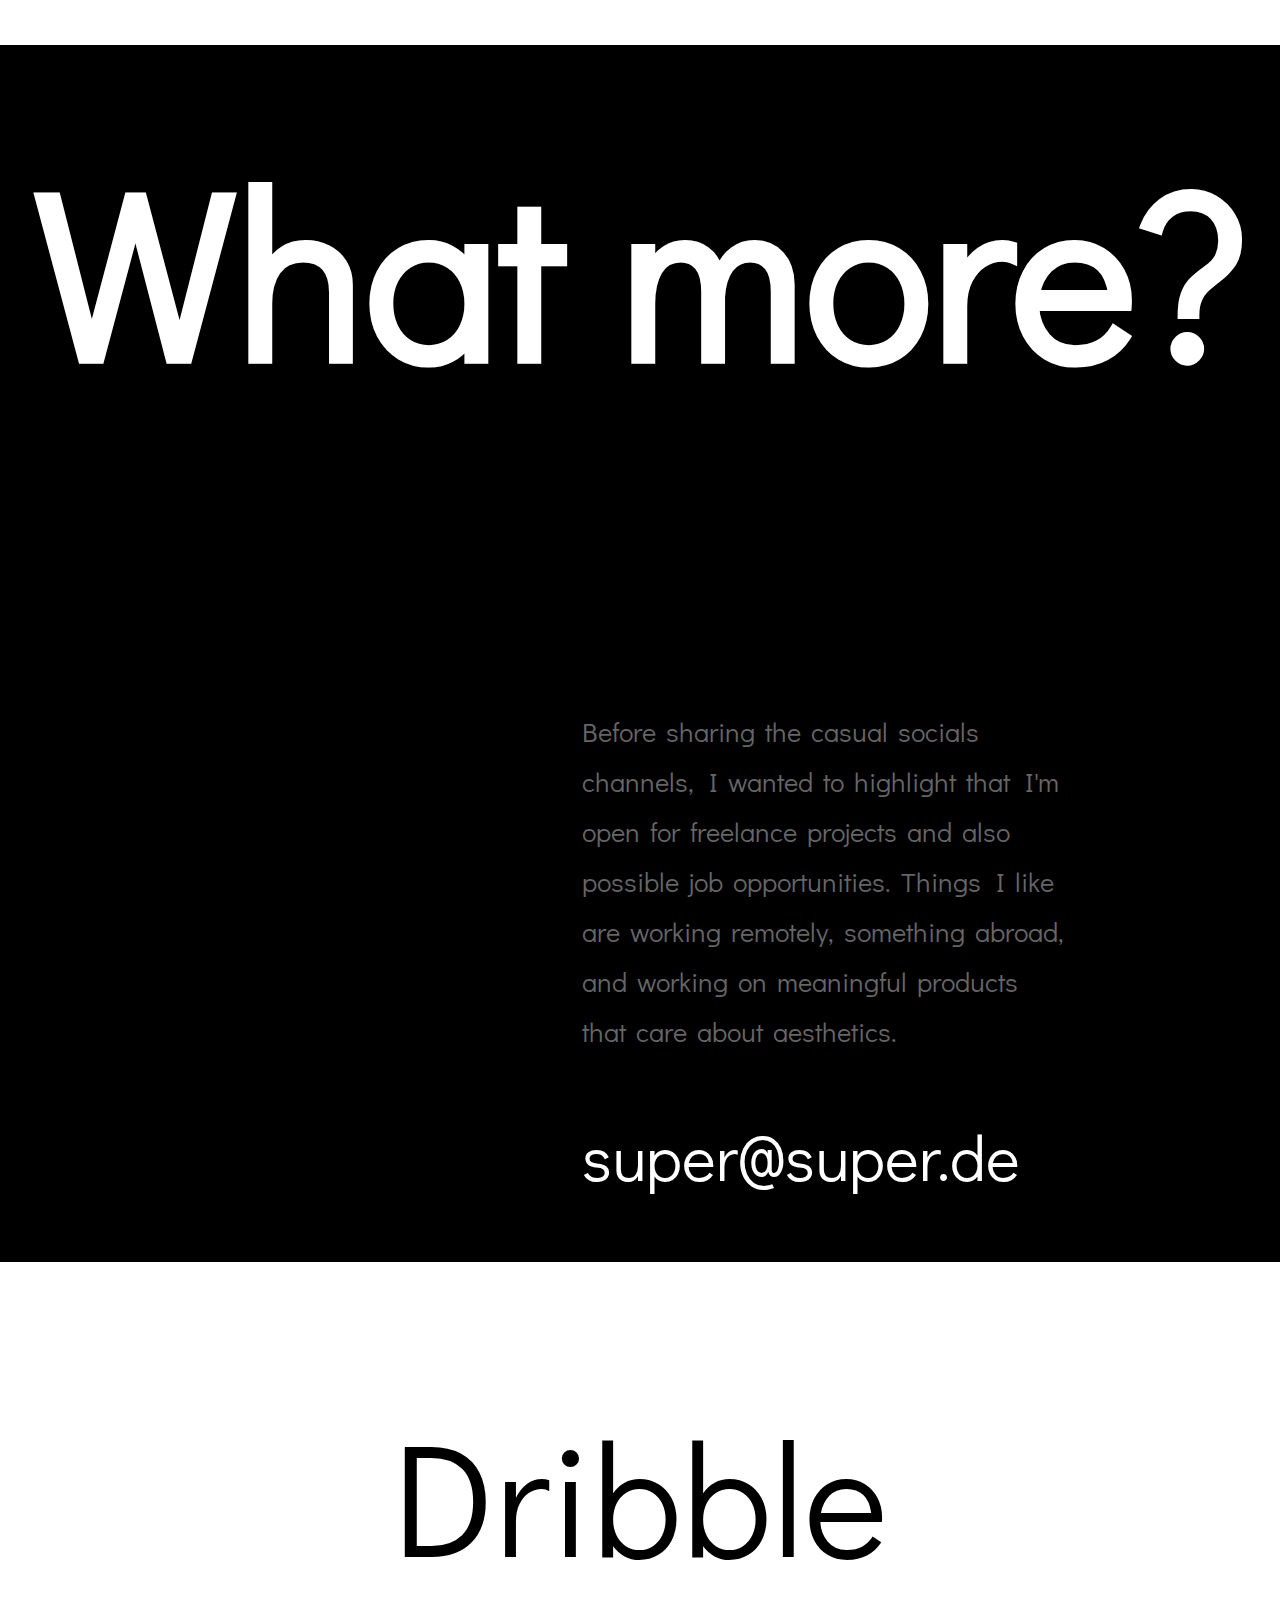
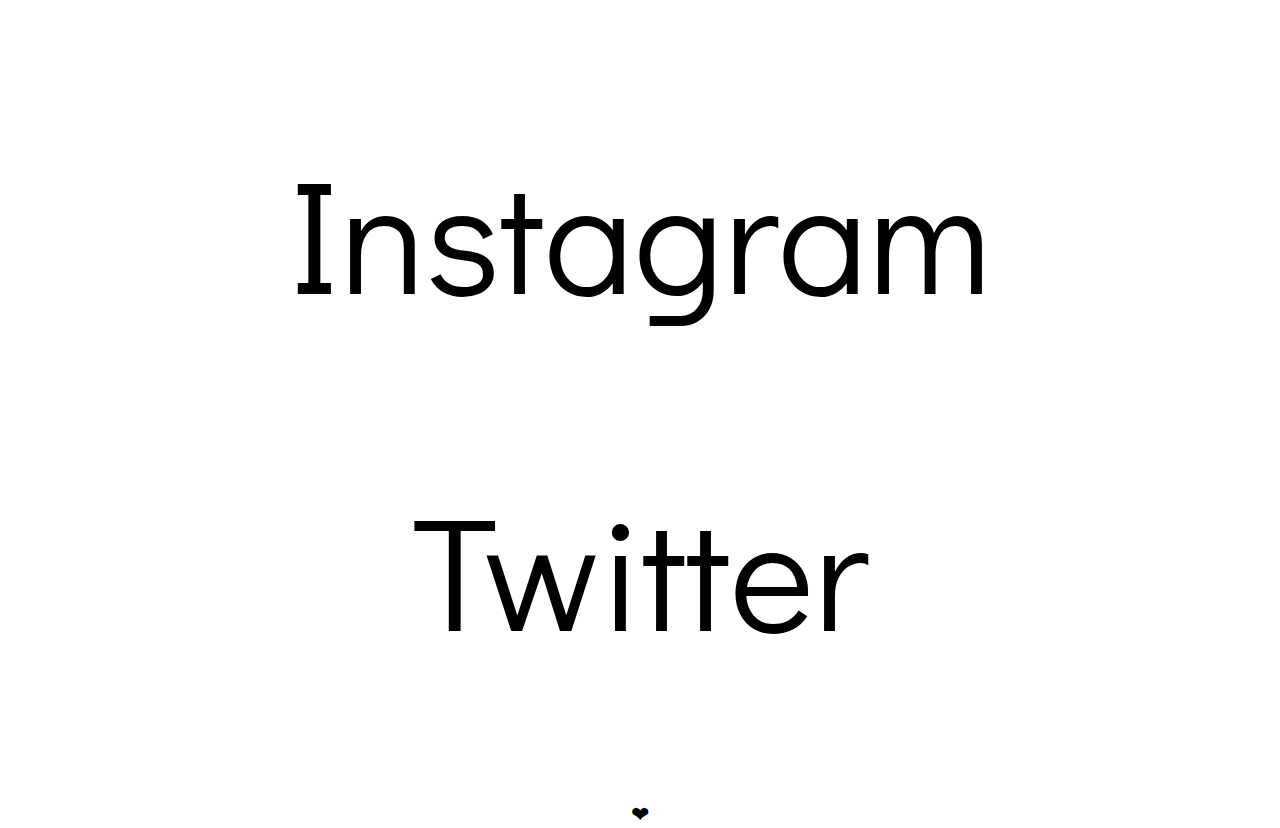
==== commit efc76d39: "test2" ====
--- a/index.html
+++ b/index.html
@@ -21,6 +21,7 @@
         <img src="./assets/img/portfolio1.jpeg" alt="">
 
         <p>work</p>
+
     </header>
 
     <main>
@@ -92,12 +93,17 @@
 
             <h1>What more?</h1>
 
-            <p>Before sharing the casual socials channels, I wanted to highlight that I'm open for freelance projects
-                and also possible job opportunities. Things I like are working remotely, something abroad, and working
-                on meaningful products that care about aesthetics.
-            </p>
+            <div>
+                <p>
+                    Before sharing the casual socials channels, I wanted to highlight that I'm open for freelance
+                    projects
+                    and also possible job opportunities. Things I like are working remotely, something abroad, and
+                    working
+                    on meaningful products that care about aesthetics.
+                </p>
 
-            <a href="#">super@super.de</a>
+                <a href="#">super@super.de</a>
+            </div>
 
         </aside>
 
--- a/assets/css/style.css
+++ b/assets/css/style.css
@@ -191,6 +191,10 @@
 aside {
     
     background: #000;
+}
+
+aside div {
+    padding:5%;
 }
 
 aside h1 {
@@ -222,6 +226,7 @@
     color: white;
     font-weight: 100;
     font-family: "Didact Gothic", sans-serif;
+    
 }
 
 /* Footer Styling */
